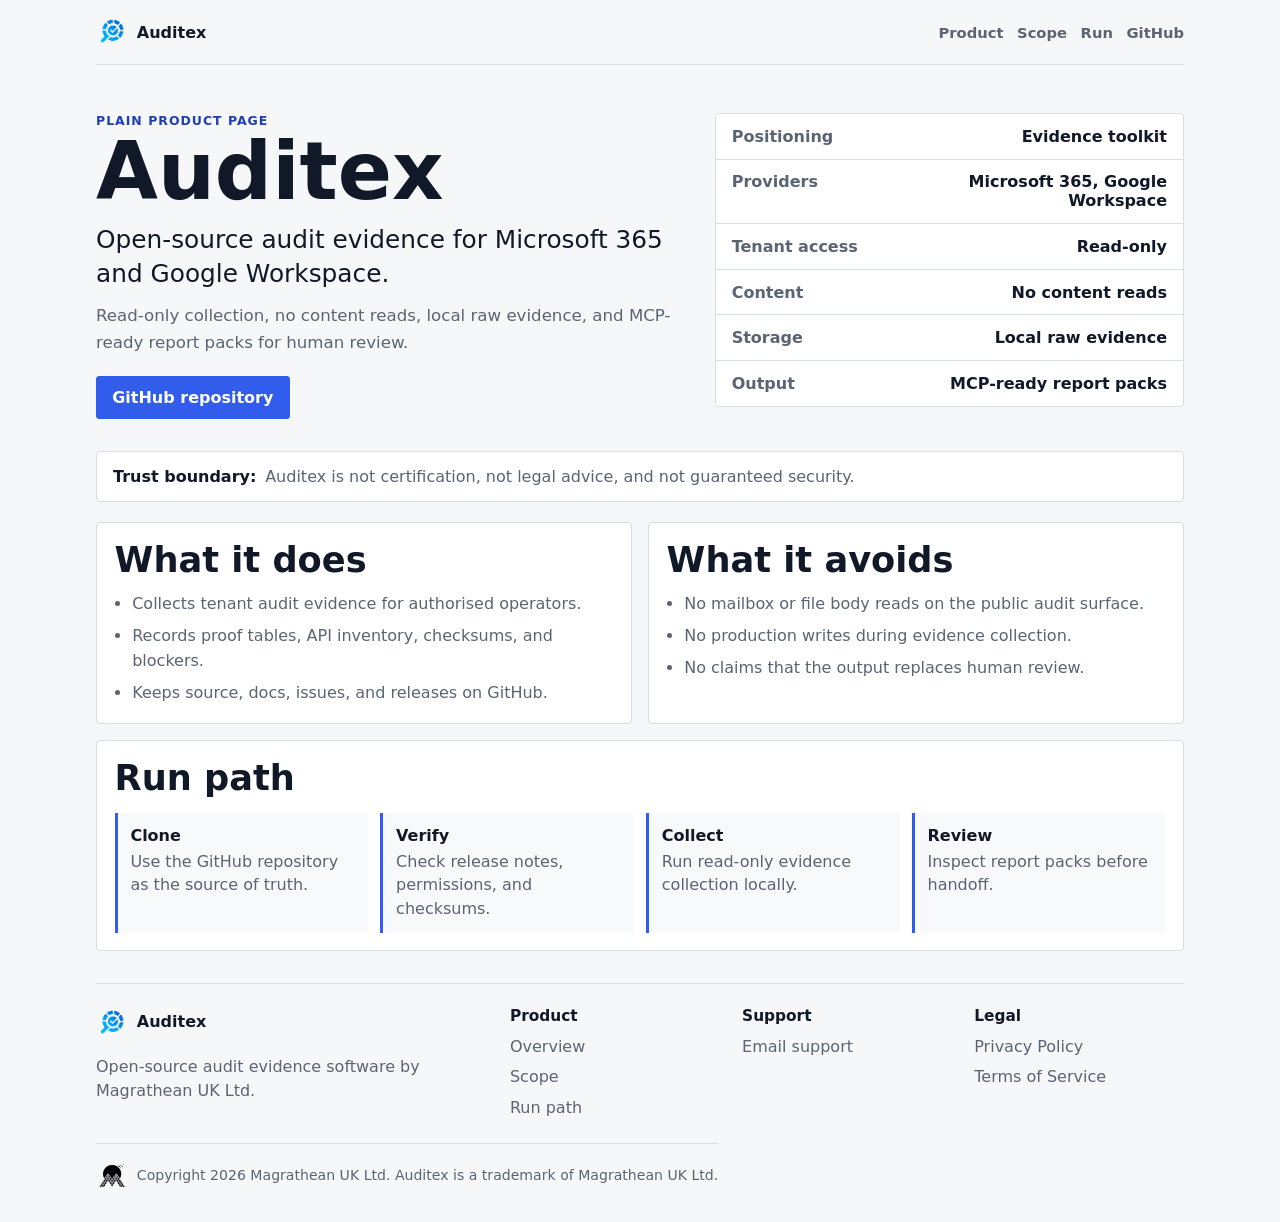
==== index.html @ 8e133ee5 "Add Magrathean footer branding" ====
<!doctype html>
<html lang="en-GB">
<head>
  <meta charset="utf-8">
  <meta name="viewport" content="width=device-width, initial-scale=1">
  <meta name="robots" content="index,follow">
  <meta name="description" content="Auditex is an open-source, read-only Microsoft 365 and Google Workspace audit evidence toolkit.">
  <meta property="og:title" content="Auditex | Open-source tenant audit evidence">
  <meta property="og:description" content="Read-only Microsoft 365 and Google Workspace audit evidence toolkit. Source, docs, and releases live on GitHub.">
  <meta property="og:type" content="website">
  <meta property="og:url" content="https://auditex.hu/">
  <meta property="og:image" content="https://auditex.hu/assets/icon-192.png">
  <meta name="twitter:card" content="summary_large_image">
  <meta name="twitter:title" content="Auditex | Open-source tenant audit evidence">
  <meta name="twitter:description" content="Open-source tenant audit evidence for Microsoft 365 and Google Workspace.">
  <link rel="canonical" href="https://auditex.hu/">
  <link rel="icon" type="image/png" sizes="32x32" href="/assets/icon-32.png">
  <link rel="icon" type="image/png" sizes="192x192" href="/assets/icon-192.png">
  <link rel="apple-touch-icon" sizes="180x180" href="/assets/apple-touch-icon.png">
  <link rel="stylesheet" href="/assets/auditex-plain.css">
  <title>Auditex | Open-source tenant audit evidence</title>
  <script type="application/ld+json">
    {
      "@context": "https://schema.org",
      "@type": "SoftwareApplication",
      "name": "Auditex",
      "applicationCategory": "SecurityApplication",
      "operatingSystem": "macOS, Linux, Windows",
      "url": "https://auditex.hu/",
      "codeRepository": "https://github.com/magrathean-uk/auditex",
      "downloadUrl": "https://github.com/magrathean-uk/auditex/releases",
      "sameAs": ["https://github.com/magrathean-uk/auditex"],
      "description": "Open-source, read-only Microsoft 365 and Google Workspace audit evidence toolkit.",
      "offers": {
        "@type": "Offer",
        "price": "0",
        "priceCurrency": "GBP"
      }
    }
  </script>
</head>
<body>
  <a class="skip-link" href="#content">Skip to content</a>
  <div class="page">
    <header class="site-header">
      <a class="brand" href="/" aria-label="Auditex home">
        <img class="brand-logo" src="/assets/auditex-logo.webp" width="96" height="96" alt="Auditex logo">
        <span>Auditex</span>
      </a>
      <nav class="site-nav" aria-label="Primary navigation">
        <a href="#product">Product</a>
        <a href="#scope">Scope</a>
        <a href="#run">Run</a>
        <a href="https://github.com/magrathean-uk/auditex">GitHub</a>
      </nav>
    </header>

    <main id="content">
      <section class="product-intro" id="product">
        <div>
          <p class="label">Plain product page</p>
          <h1>Auditex</h1>
          <p class="lede">Open-source audit evidence for Microsoft 365 and Google Workspace.</p>
          <p class="summary">Read-only collection, no content reads, local raw evidence, and MCP-ready report packs for human review.</p>
          <div class="actions">
            <a class="button primary" href="https://github.com/magrathean-uk/auditex">GitHub repository</a>
          </div>
        </div>

        <dl class="fact-table" aria-label="Auditex facts">
          <div><dt>Positioning</dt><dd>Evidence toolkit</dd></div>
          <div><dt>Providers</dt><dd>Microsoft 365, Google Workspace</dd></div>
          <div><dt>Tenant access</dt><dd>Read-only</dd></div>
          <div><dt>Content</dt><dd>No content reads</dd></div>
          <div><dt>Storage</dt><dd>Local raw evidence</dd></div>
          <div><dt>Output</dt><dd>MCP-ready report packs</dd></div>
        </dl>
      </section>

      <section class="notice">
        <strong>Trust boundary:</strong>
        <span>Auditex is not certification, not legal advice, and not guaranteed security.</span>
      </section>

      <section class="two-column" id="scope">
        <div>
          <h2>What it does</h2>
          <ul class="plain-list">
            <li>Collects tenant audit evidence for authorised operators.</li>
            <li>Records proof tables, API inventory, checksums, and blockers.</li>
            <li>Keeps source, docs, issues, and releases on GitHub.</li>
          </ul>
        </div>
        <div>
          <h2>What it avoids</h2>
          <ul class="plain-list">
            <li>No mailbox or file body reads on the public audit surface.</li>
            <li>No production writes during evidence collection.</li>
            <li>No claims that the output replaces human review.</li>
          </ul>
        </div>
      </section>

      <section class="run-section" id="run">
        <h2>Run path</h2>
        <ol class="run-list">
          <li><strong>Clone</strong><span>Use the GitHub repository as the source of truth.</span></li>
          <li><strong>Verify</strong><span>Check release notes, permissions, and checksums.</span></li>
          <li><strong>Collect</strong><span>Run read-only evidence collection locally.</span></li>
          <li><strong>Review</strong><span>Inspect report packs before handoff.</span></li>
        </ol>
      </section>

    </main>

    <footer class="site-footer">
      <div class="footer-grid">
        <div>
          <a class="brand" href="/" aria-label="Auditex home">
            <img class="brand-logo" src="/assets/auditex-logo.webp" width="96" height="96" alt="">
            <span>Auditex</span>
          </a>
          <p>Open-source audit evidence software by Magrathean UK Ltd.</p>
        </div>
        <div>
          <h3>Product</h3>
          <ul>
            <li><a href="#product">Overview</a></li>
            <li><a href="#scope">Scope</a></li>
            <li><a href="#run">Run path</a></li>
          </ul>
        </div>
        <div>
          <h3>Support</h3>
          <ul>
            <li><a href="mailto:contact@magrathean.uk">Email support</a></li>
          </ul>
        </div>
        <div>
          <h3>Legal</h3>
          <ul>
            <li><a href="/privacy/">Privacy Policy</a></li>
            <li><a href="/terms/">Terms of Service</a></li>
          </ul>
        </div>
      </div>
      <p class="copyright"><img src="/assets/magrathean-mark.svg" alt=""> Copyright 2026 Magrathean UK Ltd. Auditex is a trademark of Magrathean UK Ltd.</p>
    </footer>
  </div>
</body>
</html>
---- assets/auditex-plain.css ----
:root {
  color-scheme: light;
  --page: #f6f7f9;
  --surface: #ffffff;
  --ink: #111827;
  --muted: #5b6472;
  --line: #d9dde5;
  --accent: #315cec;
  --accent-dark: #203fb0;
  --max: 68rem;
  font-family: Inter, ui-sans-serif, system-ui, -apple-system, BlinkMacSystemFont, "Segoe UI", sans-serif;
}

* {
  box-sizing: border-box;
}

html {
  scroll-behavior: smooth;
}

body {
  margin: 0;
  min-width: 320px;
  background: var(--page);
  color: var(--ink);
  -webkit-font-smoothing: antialiased;
  text-rendering: optimizeLegibility;
}

a {
  color: inherit;
}

img {
  max-width: 100%;
}

h1,
h2,
h3,
p,
ol,
ul,
dl,
dd {
  margin: 0;
}

.page,
.legal-top,
.legal-main {
  width: min(100% - 1.5rem, var(--max));
  margin: 0 auto;
}

.skip-link {
  position: absolute;
  left: 1rem;
  top: -4rem;
  z-index: 20;
  background: var(--ink);
  color: #fff;
  padding: 0.65rem 0.85rem;
  text-decoration: none;
}

.skip-link:focus-visible {
  top: 1rem;
}

:focus-visible {
  outline: 3px solid rgba(49, 92, 236, 0.28);
  outline-offset: 3px;
}

.site-header,
.site-nav,
.actions,
.footer-links,
.legal-top,
.legal-links,
.toc-links {
  display: flex;
  align-items: center;
}

.site-header {
  justify-content: space-between;
  gap: 1rem;
  padding: 1rem 0;
  border-bottom: 1px solid var(--line);
}

.brand {
  display: inline-flex;
  align-items: center;
  gap: 0.55rem;
  font-weight: 800;
  text-decoration: none;
}

.brand-logo {
  width: 2rem;
  height: 2rem;
  object-fit: contain;
}

.site-nav,
.footer-links,
.legal-links,
.toc-links {
  flex-wrap: wrap;
  gap: 0.85rem;
}

.site-nav a,
.footer-links a,
.legal-links a,
.toc-links a {
  color: var(--muted);
  font-size: 0.92rem;
  font-weight: 700;
  text-decoration: none;
}

.site-nav a:hover,
.footer-links a:hover,
.legal-links a:hover,
.toc-links a:hover {
  color: var(--ink);
}

.product-intro {
  display: grid;
  grid-template-columns: minmax(0, 1fr) minmax(18rem, 0.8fr);
  gap: 2rem;
  padding: 3rem 0 2rem;
}

.label {
  color: var(--accent-dark);
  font-size: 0.78rem;
  font-weight: 850;
  letter-spacing: 0.08em;
  text-transform: uppercase;
}

h1 {
  margin-top: 0.35rem;
  font-size: clamp(3.2rem, 8vw, 5rem);
  line-height: 0.95;
  letter-spacing: 0;
}

.lede {
  max-width: 42rem;
  margin-top: 0.85rem;
  font-size: clamp(1.25rem, 2vw, 1.55rem);
  line-height: 1.35;
}

.summary {
  max-width: 42rem;
  margin-top: 0.8rem;
  color: var(--muted);
  font-size: 1.04rem;
  line-height: 1.6;
}

.actions {
  flex-wrap: wrap;
  gap: 0.75rem;
  margin-top: 1.25rem;
}

.button {
  display: inline-flex;
  align-items: center;
  justify-content: center;
  min-height: 2.65rem;
  border: 1px solid var(--line);
  border-radius: 3px;
  background: #fff;
  color: var(--ink);
  padding: 0 0.95rem;
  font-weight: 800;
  text-decoration: none;
}

.button.primary {
  border-color: var(--accent);
  background: var(--accent);
  color: #fff;
}

.fact-table,
.notice,
.two-column > div,
.run-section {
  border: 1px solid var(--line);
  border-radius: 4px;
  background: var(--surface);
}

.fact-table {
  align-self: start;
}

.fact-table div {
  display: grid;
  grid-template-columns: 8rem minmax(0, 1fr);
  gap: 1rem;
  padding: 0.8rem 1rem;
  border-top: 1px solid var(--line);
}

.fact-table div:first-child {
  border-top: 0;
}

dt {
  color: var(--muted);
  font-weight: 700;
}

dd {
  font-weight: 800;
  text-align: right;
}

.notice {
  display: flex;
  gap: 0.55rem;
  padding: 0.95rem 1rem;
  color: var(--muted);
}

.notice strong {
  color: var(--ink);
  white-space: nowrap;
}

.two-column {
  display: grid;
  grid-template-columns: repeat(2, minmax(0, 1fr));
  gap: 1rem;
}

.two-column {
  padding: 1.25rem 0 0;
}

.two-column > div,
.run-section {
  padding: 1.1rem;
}

h2 {
  font-size: clamp(1.55rem, 3vw, 2.2rem);
  line-height: 1.08;
  letter-spacing: 0;
}

.plain-list {
  margin-top: 0.85rem;
  padding-left: 1.1rem;
  color: var(--muted);
  line-height: 1.55;
}

.plain-list li + li {
  margin-top: 0.45rem;
}

.run-section {
  margin-top: 1rem;
}

.run-list {
  display: grid;
  grid-template-columns: repeat(4, minmax(0, 1fr));
  gap: 0.75rem;
  margin-top: 1rem;
  padding: 0;
  list-style: none;
}

.run-list li {
  border-left: 3px solid var(--accent);
  background: #f8f9fb;
  padding: 0.8rem;
}

.run-list strong,
.run-list span {
  display: block;
}

.run-list span {
  margin-top: 0.35rem;
  color: var(--muted);
  line-height: 1.45;
}

.site-footer {
  margin-top: 2rem;
  padding: 1.4rem 0 1.6rem;
  border-top: 1px solid var(--line);
  color: var(--muted);
}

.footer-grid {
  display: grid;
  grid-template-columns: 1.4fr repeat(3, minmax(0, 0.75fr));
  gap: 1.4rem;
}

.site-footer h3 {
  color: var(--ink);
  font-size: 0.96rem;
  margin: 0;
}

.site-footer p,
.site-footer a {
  color: var(--muted);
  line-height: 1.55;
  text-decoration: none;
}

.site-footer ul {
  display: grid;
  gap: 0.35rem;
  list-style: none;
  margin: 0.65rem 0 0;
  padding: 0;
}

.site-footer .brand {
  color: var(--ink);
}

.site-footer .brand + p {
  margin-top: 0.75rem;
}

.copyright {
  display: inline-flex;
  align-items: center;
  gap: 0.55rem;
  margin: 1.4rem 0 0;
  padding-top: 1rem;
  border-top: 1px solid var(--line);
  font-size: 0.88rem;
}

.copyright img {
  width: 2rem;
  height: 2rem;
}

.legal-top {
  justify-content: space-between;
  gap: 1rem;
  padding: 1rem 0;
}

.back-link,
.legal-section a {
  color: var(--ink);
  font-weight: 750;
  text-decoration: underline;
  text-underline-offset: 0.2em;
}

.legal-main {
  padding: 2.5rem 0 3rem;
}

.legal-head {
  display: grid;
  grid-template-columns: 4rem minmax(0, 1fr);
  gap: 1rem;
  align-items: start;
}

.hero-logo-lg {
  width: 4rem;
  height: 4rem;
}

.legal-title h1 {
  margin: 0;
  font-size: clamp(2.4rem, 7vw, 4rem);
}

.legal-meta,
.legal-copy,
.toc-card p,
.legal-section p {
  color: var(--muted);
  line-height: 1.68;
}

.legal-card,
.toc-card {
  margin-top: 1rem;
  border: 1px solid var(--line);
  border-radius: 4px;
  background: #fff;
  padding: 1rem;
}

.toc-links {
  align-items: flex-start;
  margin-top: 0.8rem;
}

.legal-sections {
  margin-top: 2rem;
}

.legal-section {
  padding: 1.4rem 0;
  border-top: 1px solid var(--line);
}

.legal-section h2 {
  margin-bottom: 0.55rem;
}

.legal-section p + p {
  margin-top: 0.85rem;
}

@media (max-width: 760px) {
  .product-intro,
  .two-column,
  .run-list {
    grid-template-columns: repeat(2, minmax(0, 1fr));
  }
}

@media (max-width: 560px) {
  .page,
  .legal-top,
  .legal-main {
    width: min(100% - 1rem, var(--max));
  }

  .site-header,
  .legal-top {
    align-items: flex-start;
    flex-direction: column;
  }

  .footer-grid {
    grid-template-columns: 1fr;
  }

  .product-intro {
    gap: 1rem;
    padding-top: 1.8rem;
  }

  .actions,
  .button,
  .notice {
    width: 100%;
  }

  .button {
    min-height: 2.75rem;
  }

  .notice {
    display: block;
  }

  .notice span {
    display: block;
    margin-top: 0.35rem;
  }

  .fact-table div {
    grid-template-columns: 1fr;
    gap: 0.25rem;
  }

  dd {
    text-align: left;
  }

  .run-list,
  .legal-head {
    grid-template-columns: 1fr;
  }
}

@media (prefers-reduced-motion: reduce) {
  *,
  *::before,
  *::after {
    scroll-behavior: auto !important;
    transition-duration: 0.01ms !important;
    animation-duration: 0.01ms !important;
    animation-iteration-count: 1 !important;
  }
}
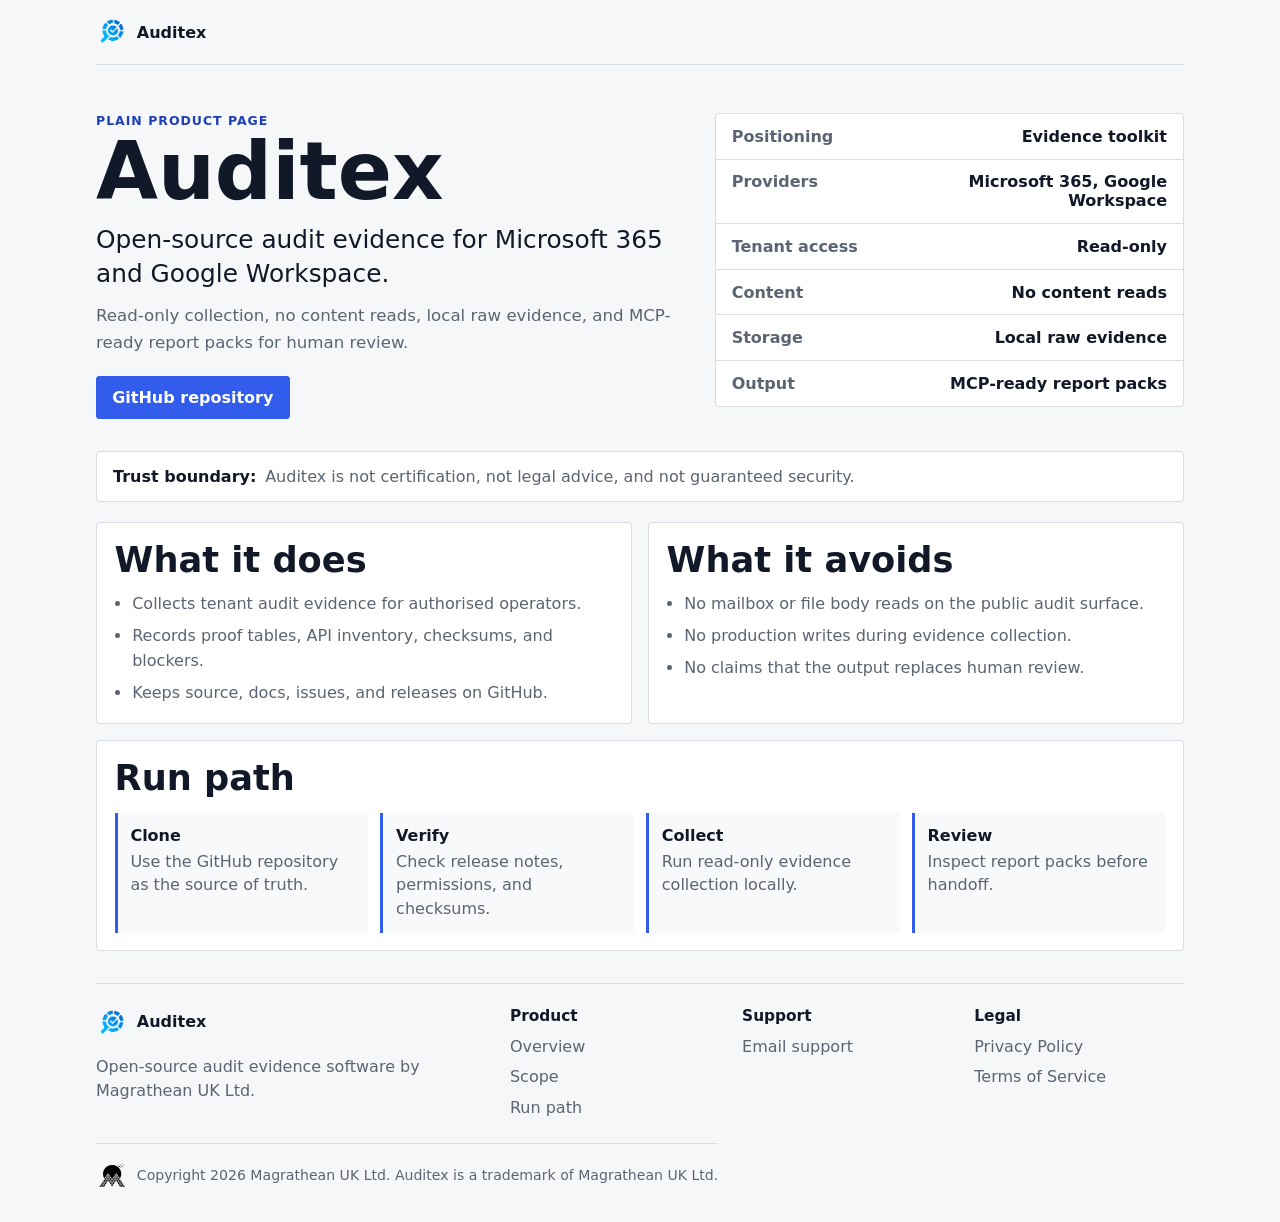
==== commit d0d485dc: "Remove top navigation" ====
--- a/index.html
+++ b/index.html
@@ -47,12 +47,6 @@
         <img class="brand-logo" src="/assets/auditex-logo.webp" width="96" height="96" alt="Auditex logo">
         <span>Auditex</span>
       </a>
-      <nav class="site-nav" aria-label="Primary navigation">
-        <a href="#product">Product</a>
-        <a href="#scope">Scope</a>
-        <a href="#run">Run</a>
-        <a href="https://github.com/magrathean-uk/auditex">GitHub</a>
-      </nav>
     </header>
 
     <main id="content">
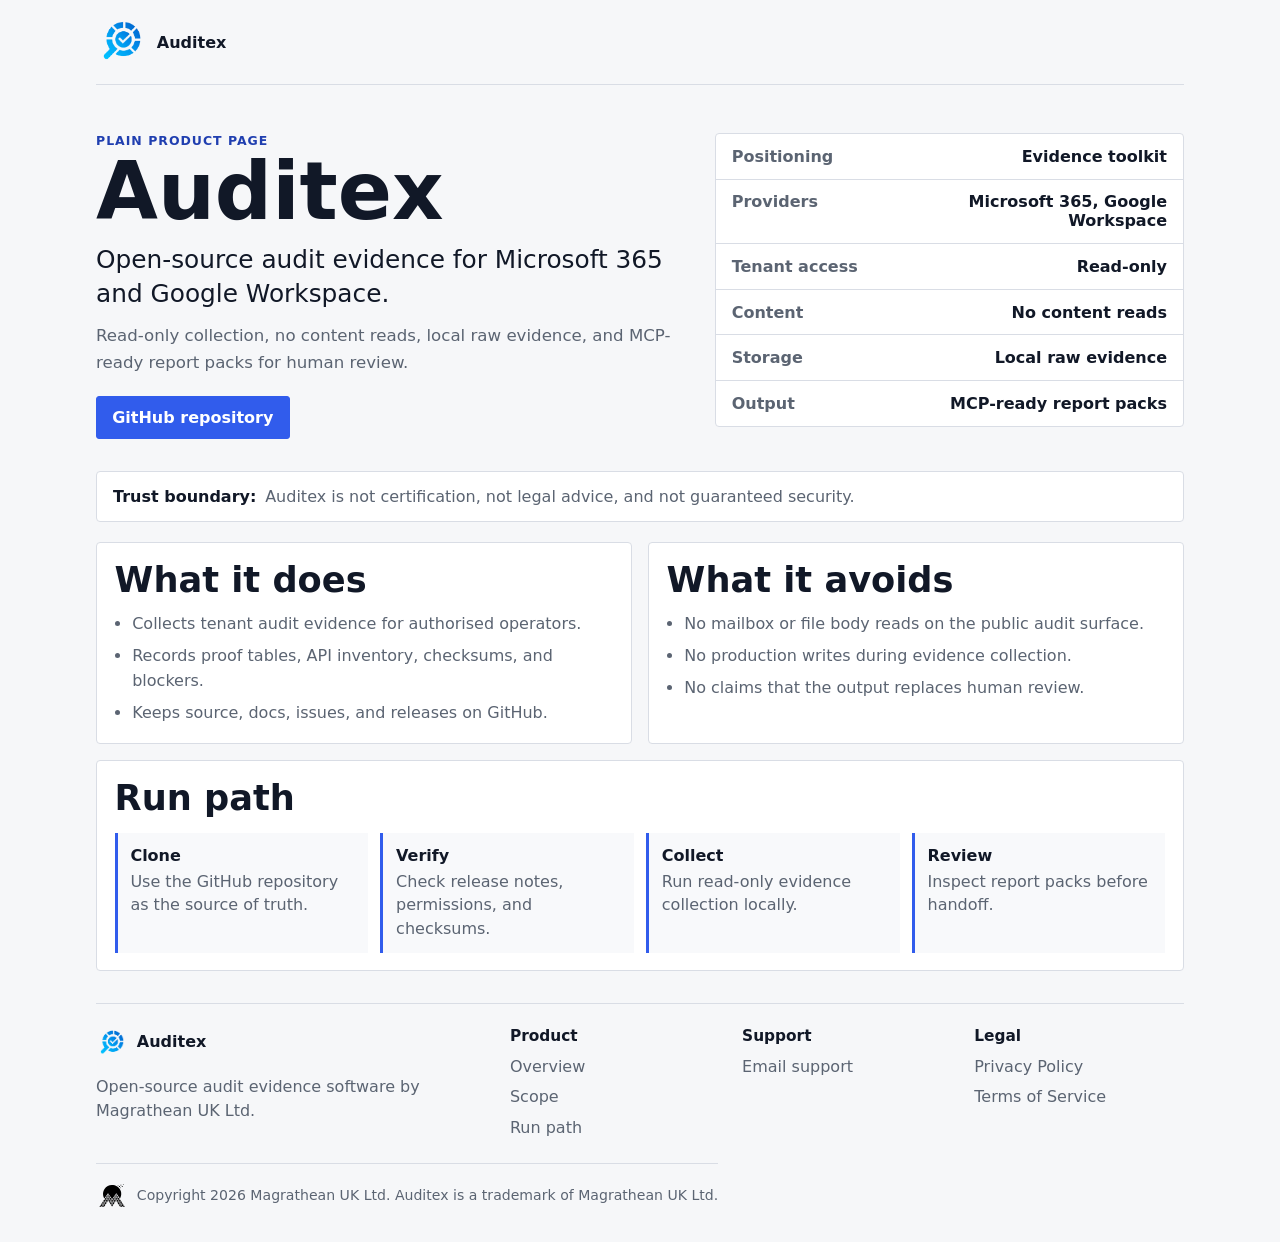
==== commit 921e810d: "Bust CSS cache for larger logo" ====
--- a/index.html
+++ b/index.html
@@ -17,7 +17,7 @@
   <link rel="icon" type="image/png" sizes="32x32" href="/assets/icon-32.png">
   <link rel="icon" type="image/png" sizes="192x192" href="/assets/icon-192.png">
   <link rel="apple-touch-icon" sizes="180x180" href="/assets/apple-touch-icon.png">
-  <link rel="stylesheet" href="/assets/auditex-plain.css">
+  <link rel="stylesheet" href="/assets/auditex-plain-v2.css">
   <title>Auditex | Open-source tenant audit evidence</title>
   <script type="application/ld+json">
     {
--- a/assets/auditex-plain-v2.css
+++ b/assets/auditex-plain-v2.css
@@ -0,0 +1,516 @@
+:root {
+  color-scheme: light;
+  --page: #f6f7f9;
+  --surface: #ffffff;
+  --ink: #111827;
+  --muted: #5b6472;
+  --line: #d9dde5;
+  --accent: #315cec;
+  --accent-dark: #203fb0;
+  --max: 68rem;
+  font-family: Inter, ui-sans-serif, system-ui, -apple-system, BlinkMacSystemFont, "Segoe UI", sans-serif;
+}
+
+* {
+  box-sizing: border-box;
+}
+
+html {
+  scroll-behavior: smooth;
+}
+
+body {
+  margin: 0;
+  min-width: 320px;
+  background: var(--page);
+  color: var(--ink);
+  -webkit-font-smoothing: antialiased;
+  text-rendering: optimizeLegibility;
+}
+
+a {
+  color: inherit;
+}
+
+img {
+  max-width: 100%;
+}
+
+h1,
+h2,
+h3,
+p,
+ol,
+ul,
+dl,
+dd {
+  margin: 0;
+}
+
+.page,
+.legal-top,
+.legal-main {
+  width: min(100% - 1.5rem, var(--max));
+  margin: 0 auto;
+}
+
+.skip-link {
+  position: absolute;
+  left: 1rem;
+  top: -4rem;
+  z-index: 20;
+  background: var(--ink);
+  color: #fff;
+  padding: 0.65rem 0.85rem;
+  text-decoration: none;
+}
+
+.skip-link:focus-visible {
+  top: 1rem;
+}
+
+:focus-visible {
+  outline: 3px solid rgba(49, 92, 236, 0.28);
+  outline-offset: 3px;
+}
+
+.site-header,
+.site-nav,
+.actions,
+.footer-links,
+.legal-top,
+.legal-links,
+.toc-links {
+  display: flex;
+  align-items: center;
+}
+
+.site-header {
+  justify-content: space-between;
+  gap: 1rem;
+  padding: 1rem 0;
+  border-bottom: 1px solid var(--line);
+}
+
+.brand {
+  display: inline-flex;
+  align-items: center;
+  gap: 0.55rem;
+  font-weight: 800;
+  text-decoration: none;
+}
+
+.brand-logo {
+  width: 3.25rem;
+  height: 3.25rem;
+  object-fit: contain;
+}
+
+.site-footer .brand-logo {
+  width: 2rem;
+  height: 2rem;
+  object-fit: contain;
+}
+
+.site-nav,
+.footer-links,
+.legal-links,
+.toc-links {
+  flex-wrap: wrap;
+  gap: 0.85rem;
+}
+
+.site-nav a,
+.footer-links a,
+.legal-links a,
+.toc-links a {
+  color: var(--muted);
+  font-size: 0.92rem;
+  font-weight: 700;
+  text-decoration: none;
+}
+
+.site-nav a:hover,
+.footer-links a:hover,
+.legal-links a:hover,
+.toc-links a:hover {
+  color: var(--ink);
+}
+
+.product-intro {
+  display: grid;
+  grid-template-columns: minmax(0, 1fr) minmax(18rem, 0.8fr);
+  gap: 2rem;
+  padding: 3rem 0 2rem;
+}
+
+.label {
+  color: var(--accent-dark);
+  font-size: 0.78rem;
+  font-weight: 850;
+  letter-spacing: 0.08em;
+  text-transform: uppercase;
+}
+
+h1 {
+  margin-top: 0.35rem;
+  font-size: clamp(3.2rem, 8vw, 5rem);
+  line-height: 0.95;
+  letter-spacing: 0;
+}
+
+.lede {
+  max-width: 42rem;
+  margin-top: 0.85rem;
+  font-size: clamp(1.25rem, 2vw, 1.55rem);
+  line-height: 1.35;
+}
+
+.summary {
+  max-width: 42rem;
+  margin-top: 0.8rem;
+  color: var(--muted);
+  font-size: 1.04rem;
+  line-height: 1.6;
+}
+
+.actions {
+  flex-wrap: wrap;
+  gap: 0.75rem;
+  margin-top: 1.25rem;
+}
+
+.button {
+  display: inline-flex;
+  align-items: center;
+  justify-content: center;
+  min-height: 2.65rem;
+  border: 1px solid var(--line);
+  border-radius: 3px;
+  background: #fff;
+  color: var(--ink);
+  padding: 0 0.95rem;
+  font-weight: 800;
+  text-decoration: none;
+}
+
+.button.primary {
+  border-color: var(--accent);
+  background: var(--accent);
+  color: #fff;
+}
+
+.fact-table,
+.notice,
+.two-column > div,
+.run-section {
+  border: 1px solid var(--line);
+  border-radius: 4px;
+  background: var(--surface);
+}
+
+.fact-table {
+  align-self: start;
+}
+
+.fact-table div {
+  display: grid;
+  grid-template-columns: 8rem minmax(0, 1fr);
+  gap: 1rem;
+  padding: 0.8rem 1rem;
+  border-top: 1px solid var(--line);
+}
+
+.fact-table div:first-child {
+  border-top: 0;
+}
+
+dt {
+  color: var(--muted);
+  font-weight: 700;
+}
+
+dd {
+  font-weight: 800;
+  text-align: right;
+}
+
+.notice {
+  display: flex;
+  gap: 0.55rem;
+  padding: 0.95rem 1rem;
+  color: var(--muted);
+}
+
+.notice strong {
+  color: var(--ink);
+  white-space: nowrap;
+}
+
+.two-column {
+  display: grid;
+  grid-template-columns: repeat(2, minmax(0, 1fr));
+  gap: 1rem;
+}
+
+.two-column {
+  padding: 1.25rem 0 0;
+}
+
+.two-column > div,
+.run-section {
+  padding: 1.1rem;
+}
+
+h2 {
+  font-size: clamp(1.55rem, 3vw, 2.2rem);
+  line-height: 1.08;
+  letter-spacing: 0;
+}
+
+.plain-list {
+  margin-top: 0.85rem;
+  padding-left: 1.1rem;
+  color: var(--muted);
+  line-height: 1.55;
+}
+
+.plain-list li + li {
+  margin-top: 0.45rem;
+}
+
+.run-section {
+  margin-top: 1rem;
+}
+
+.run-list {
+  display: grid;
+  grid-template-columns: repeat(4, minmax(0, 1fr));
+  gap: 0.75rem;
+  margin-top: 1rem;
+  padding: 0;
+  list-style: none;
+}
+
+.run-list li {
+  border-left: 3px solid var(--accent);
+  background: #f8f9fb;
+  padding: 0.8rem;
+}
+
+.run-list strong,
+.run-list span {
+  display: block;
+}
+
+.run-list span {
+  margin-top: 0.35rem;
+  color: var(--muted);
+  line-height: 1.45;
+}
+
+.site-footer {
+  margin-top: 2rem;
+  padding: 1.4rem 0 1.6rem;
+  border-top: 1px solid var(--line);
+  color: var(--muted);
+}
+
+.footer-grid {
+  display: grid;
+  grid-template-columns: 1.4fr repeat(3, minmax(0, 0.75fr));
+  gap: 1.4rem;
+}
+
+.site-footer h3 {
+  color: var(--ink);
+  font-size: 0.96rem;
+  margin: 0;
+}
+
+.site-footer p,
+.site-footer a {
+  color: var(--muted);
+  line-height: 1.55;
+  text-decoration: none;
+}
+
+.site-footer ul {
+  display: grid;
+  gap: 0.35rem;
+  list-style: none;
+  margin: 0.65rem 0 0;
+  padding: 0;
+}
+
+.site-footer .brand {
+  color: var(--ink);
+}
+
+.site-footer .brand + p {
+  margin-top: 0.75rem;
+}
+
+.copyright {
+  display: inline-flex;
+  align-items: center;
+  gap: 0.55rem;
+  margin: 1.4rem 0 0;
+  padding-top: 1rem;
+  border-top: 1px solid var(--line);
+  font-size: 0.88rem;
+}
+
+.copyright img {
+  width: 2rem;
+  height: 2rem;
+}
+
+.legal-top {
+  justify-content: space-between;
+  gap: 1rem;
+  padding: 1rem 0;
+}
+
+.back-link,
+.legal-section a {
+  color: var(--ink);
+  font-weight: 750;
+  text-decoration: underline;
+  text-underline-offset: 0.2em;
+}
+
+.legal-main {
+  padding: 2.5rem 0 3rem;
+}
+
+.legal-head {
+  display: grid;
+  grid-template-columns: 4rem minmax(0, 1fr);
+  gap: 1rem;
+  align-items: start;
+}
+
+.hero-logo-lg {
+  width: 4rem;
+  height: 4rem;
+}
+
+.legal-title h1 {
+  margin: 0;
+  font-size: clamp(2.4rem, 7vw, 4rem);
+}
+
+.legal-meta,
+.legal-copy,
+.toc-card p,
+.legal-section p {
+  color: var(--muted);
+  line-height: 1.68;
+}
+
+.legal-card,
+.toc-card {
+  margin-top: 1rem;
+  border: 1px solid var(--line);
+  border-radius: 4px;
+  background: #fff;
+  padding: 1rem;
+}
+
+.toc-links {
+  align-items: flex-start;
+  margin-top: 0.8rem;
+}
+
+.legal-sections {
+  margin-top: 2rem;
+}
+
+.legal-section {
+  padding: 1.4rem 0;
+  border-top: 1px solid var(--line);
+}
+
+.legal-section h2 {
+  margin-bottom: 0.55rem;
+}
+
+.legal-section p + p {
+  margin-top: 0.85rem;
+}
+
+@media (max-width: 760px) {
+  .product-intro,
+  .two-column,
+  .run-list {
+    grid-template-columns: repeat(2, minmax(0, 1fr));
+  }
+}
+
+@media (max-width: 560px) {
+  .page,
+  .legal-top,
+  .legal-main {
+    width: min(100% - 1rem, var(--max));
+  }
+
+  .site-header,
+  .legal-top {
+    align-items: flex-start;
+    flex-direction: column;
+  }
+
+  .footer-grid {
+    grid-template-columns: 1fr;
+  }
+
+  .product-intro {
+    gap: 1rem;
+    padding-top: 1.8rem;
+  }
+
+  .actions,
+  .button,
+  .notice {
+    width: 100%;
+  }
+
+  .button {
+    min-height: 2.75rem;
+  }
+
+  .notice {
+    display: block;
+  }
+
+  .notice span {
+    display: block;
+    margin-top: 0.35rem;
+  }
+
+  .fact-table div {
+    grid-template-columns: 1fr;
+    gap: 0.25rem;
+  }
+
+  dd {
+    text-align: left;
+  }
+
+  .run-list,
+  .legal-head {
+    grid-template-columns: 1fr;
+  }
+}
+
+@media (prefers-reduced-motion: reduce) {
+  *,
+  *::before,
+  *::after {
+    scroll-behavior: auto !important;
+    transition-duration: 0.01ms !important;
+    animation-duration: 0.01ms !important;
+    animation-iteration-count: 1 !important;
+  }
+}
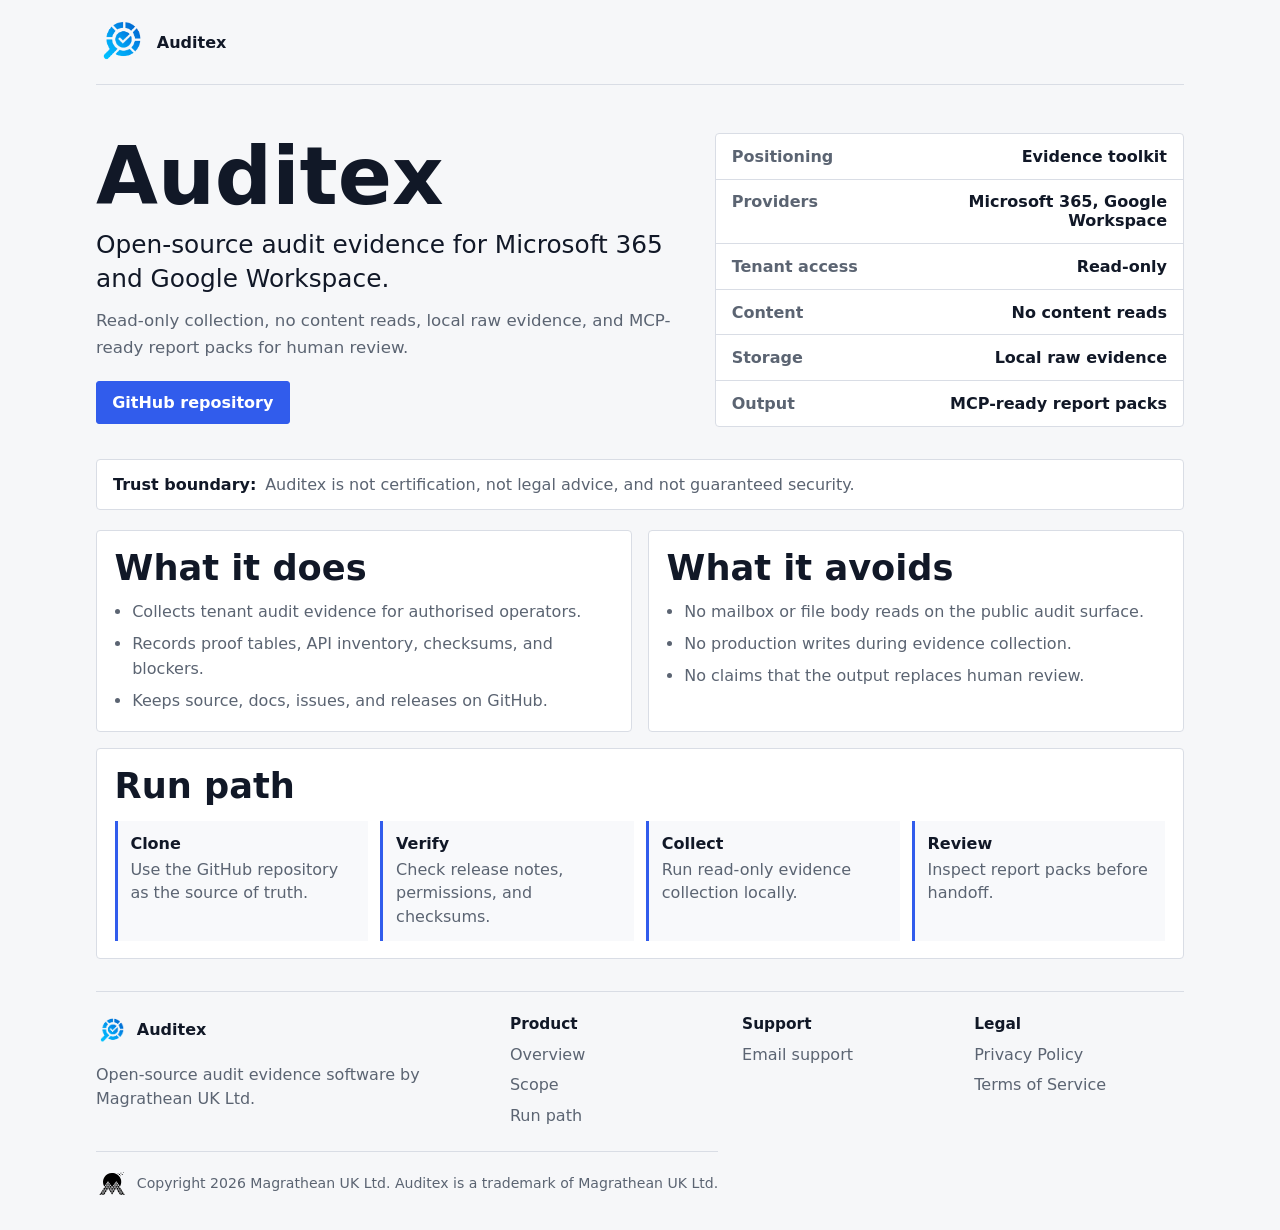
==== commit e21fa7d1: "Remove product page label" ====
--- a/index.html
+++ b/index.html
@@ -52,7 +52,6 @@
     <main id="content">
       <section class="product-intro" id="product">
         <div>
-          <p class="label">Plain product page</p>
           <h1>Auditex</h1>
           <p class="lede">Open-source audit evidence for Microsoft 365 and Google Workspace.</p>
           <p class="summary">Read-only collection, no content reads, local raw evidence, and MCP-ready report packs for human review.</p>
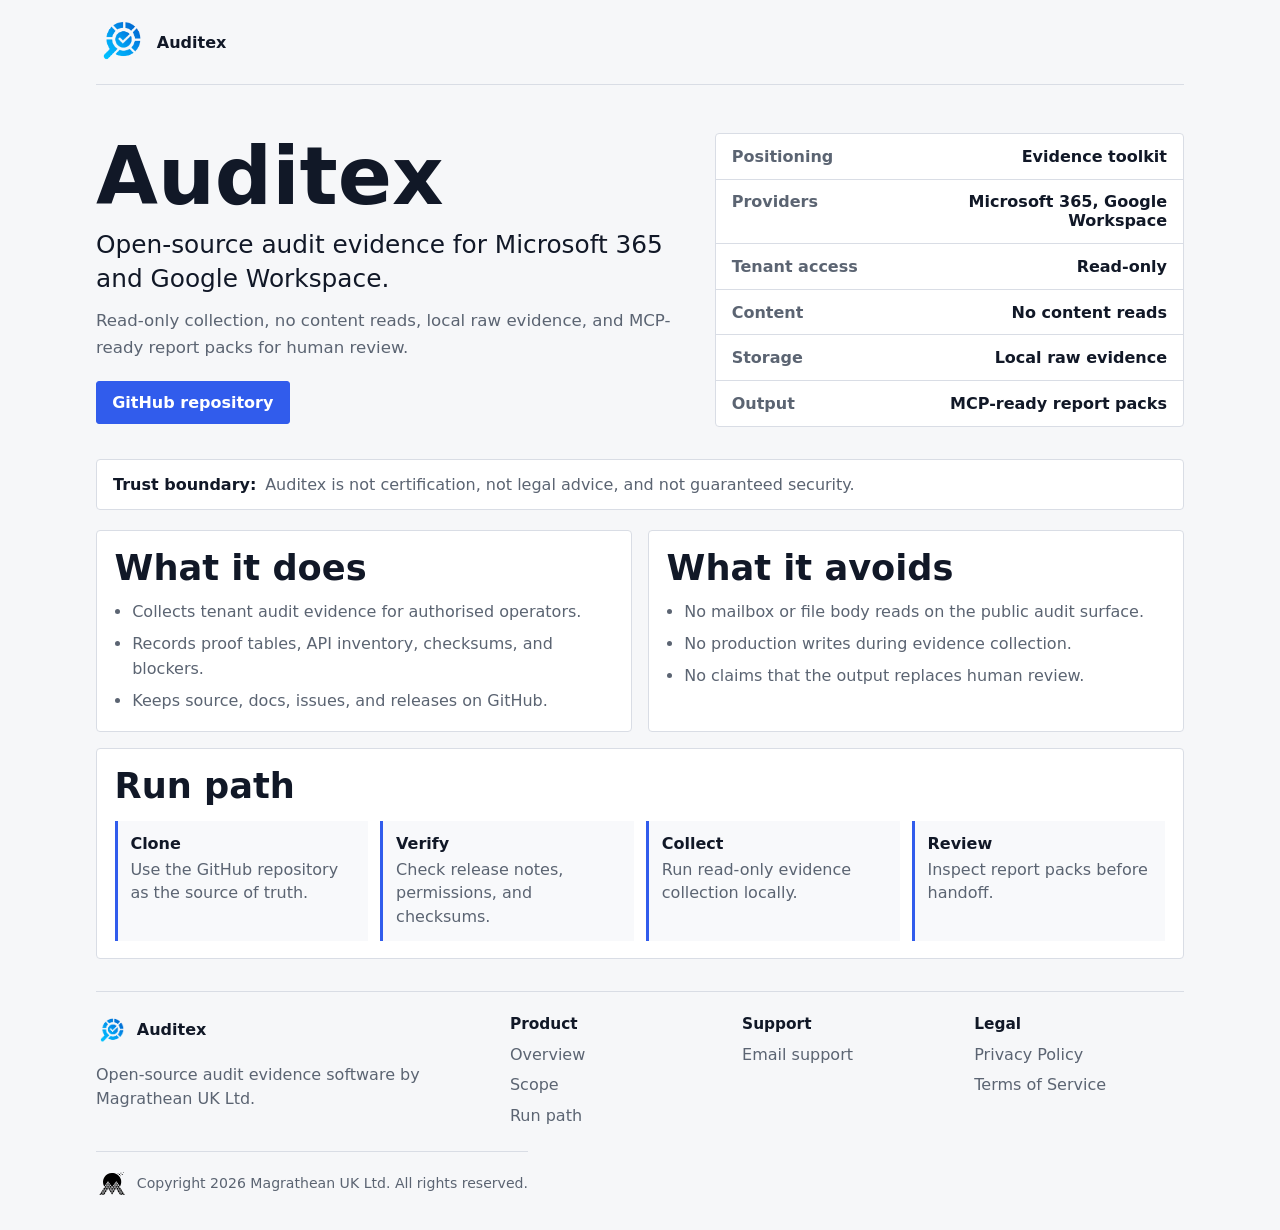
==== commit 6212e715: "Use standard footer copyright" ====
--- a/index.html
+++ b/index.html
@@ -137,7 +137,7 @@
           </ul>
         </div>
       </div>
-      <p class="copyright"><img src="/assets/magrathean-mark.svg" alt=""> Copyright 2026 Magrathean UK Ltd. Auditex is a trademark of Magrathean UK Ltd.</p>
+      <p class="copyright"><img src="/assets/magrathean-mark.svg" alt=""> Copyright 2026 Magrathean UK Ltd. All rights reserved.</p>
     </footer>
   </div>
 </body>
